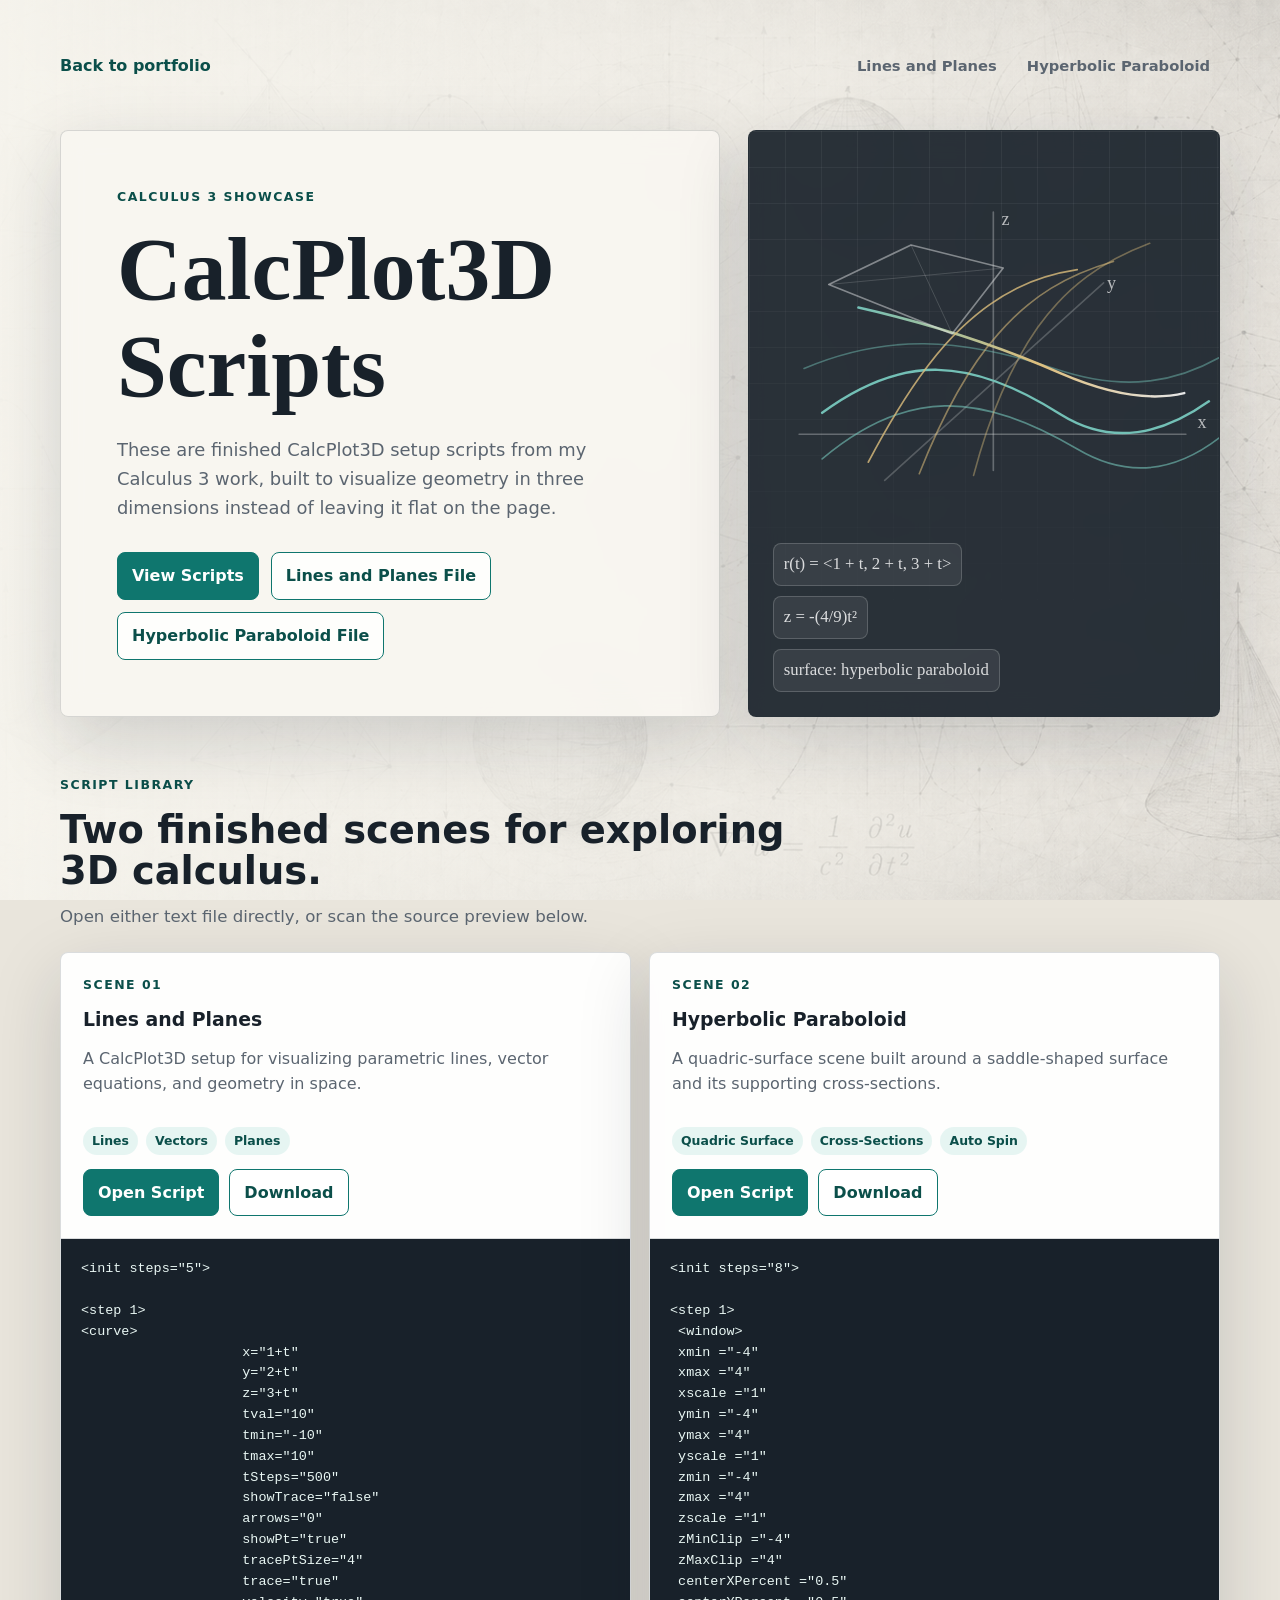
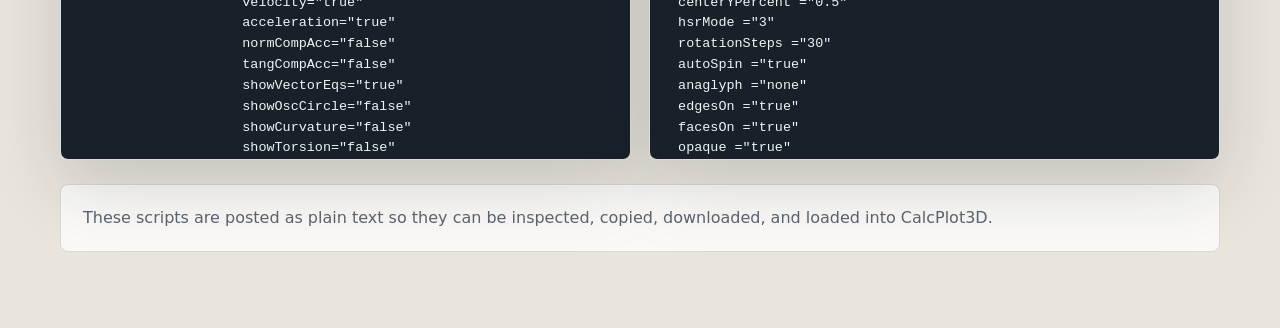
==== projects/calcplot3d/index.html @ df5183cb "Add CalcPlot3D script showcase" ====
<!doctype html>
<html lang="en">
<head>
  <meta charset="utf-8">
  <meta name="viewport" content="width=device-width, initial-scale=1">
  <meta name="description" content="CalcPlot3D scripts written by Thomas Valenzuela for Calculus 3.">
  <title>CalcPlot3D Scripts | Thomas Valenzuela</title>
  <style>
    :root {
      color-scheme: light;
      --ink: #18212a;
      --muted: #5b6570;
      --paper: rgba(249, 247, 241, 0.9);
      --paper-strong: rgba(255, 255, 255, 0.94);
      --line: rgba(36, 45, 54, 0.16);
      --accent: #0f766e;
      --accent-dark: #0b4f4a;
      --gold: #a76812;
      --blueprint: #293241;
      --shadow: 0 24px 70px rgba(24, 32, 42, 0.17);
    }

    * {
      box-sizing: border-box;
    }

    html {
      scroll-behavior: smooth;
    }

    body {
      margin: 0;
      min-height: 100vh;
      font-family: Inter, ui-sans-serif, system-ui, -apple-system, BlinkMacSystemFont, "Segoe UI", sans-serif;
      line-height: 1.6;
      color: var(--ink);
      background: #e9e5dc url("../../assets/mathBackground.png") center top / cover fixed no-repeat;
    }

    body::before {
      content: "";
      position: fixed;
      inset: 0;
      z-index: -2;
      background: linear-gradient(90deg, rgba(247, 245, 238, 0.97) 0%, rgba(247, 245, 238, 0.82) 48%, rgba(247, 245, 238, 0.58) 100%);
      pointer-events: none;
    }

    a {
      color: inherit;
    }

    .page-shell {
      width: min(1160px, calc(100% - 40px));
      margin: 0 auto;
      padding: 36px 0 60px;
    }

    .topbar {
      min-height: 60px;
      display: flex;
      align-items: center;
      justify-content: space-between;
      gap: 18px;
      margin-bottom: 34px;
    }

    .back-link,
    .button {
      display: inline-flex;
      align-items: center;
      justify-content: center;
      min-height: 42px;
      border-radius: 8px;
      font-weight: 850;
      text-decoration: none;
    }

    .back-link {
      color: var(--accent-dark);
    }

    .mini-nav {
      display: flex;
      flex-wrap: wrap;
      justify-content: flex-end;
      gap: 10px;
    }

    .mini-nav a {
      padding: 8px 10px;
      color: var(--muted);
      font-size: 0.92rem;
      font-weight: 800;
      text-decoration: none;
    }

    .hero {
      display: grid;
      grid-template-columns: minmax(0, 0.95fr) minmax(320px, 0.68fr);
      gap: 28px;
      align-items: stretch;
      min-height: 520px;
    }

    .hero-copy,
    .plot-panel,
    .script-card {
      border: 1px solid var(--line);
      border-radius: 8px;
      box-shadow: var(--shadow);
      backdrop-filter: blur(14px);
    }

    .hero-copy {
      padding: clamp(30px, 5vw, 56px);
      background: var(--paper);
      display: grid;
      align-content: center;
    }

    .eyebrow {
      margin: 0 0 14px;
      color: var(--accent-dark);
      font-weight: 850;
      text-transform: uppercase;
      font-size: 0.78rem;
      letter-spacing: 0.12em;
    }

    h1,
    h2,
    h3 {
      margin: 0;
      line-height: 1.08;
    }

    h1 {
      max-width: 720px;
      font-family: "Iowan Old Style", "Palatino Linotype", Palatino, Georgia, serif;
      font-size: clamp(3rem, 7vw, 5.7rem);
      font-weight: 700;
    }

    h2 {
      font-size: clamp(1.75rem, 3vw, 2.45rem);
    }

    h3 {
      font-size: 1.18rem;
    }

    p {
      color: var(--muted);
    }

    .hero-text {
      max-width: 690px;
      margin: 22px 0 0;
      font-size: 1.12rem;
    }

    .hero-actions {
      display: flex;
      flex-wrap: wrap;
      gap: 12px;
      margin-top: 30px;
    }

    .button {
      padding: 10px 14px;
      border: 1px solid var(--accent);
    }

    .button.primary {
      color: #ffffff;
      background: var(--accent);
    }

    .button.secondary {
      color: var(--accent-dark);
      background: rgba(255, 255, 255, 0.78);
    }

    .plot-panel {
      min-height: 420px;
      padding: 24px;
      background: rgba(24, 33, 42, 0.92);
      color: #ffffff;
      overflow: hidden;
      position: relative;
      display: grid;
      align-content: end;
    }

    .plot-panel::before {
      content: "";
      position: absolute;
      inset: 0;
      background-image:
        linear-gradient(rgba(255, 255, 255, 0.06) 1px, transparent 1px),
        linear-gradient(90deg, rgba(255, 255, 255, 0.06) 1px, transparent 1px);
      background-size: 36px 36px;
      mask-image: linear-gradient(to bottom, rgba(0, 0, 0, 0.95), transparent 88%);
      pointer-events: none;
    }

    .plot-svg {
      position: absolute;
      inset: 6% -8% auto auto;
      width: 112%;
      max-width: 660px;
      height: auto;
      opacity: 0.88;
    }

    .formula-stack {
      position: relative;
      display: grid;
      gap: 10px;
      max-width: 360px;
    }

    .formula-chip {
      display: inline-flex;
      width: fit-content;
      padding: 7px 10px;
      border: 1px solid rgba(255, 255, 255, 0.18);
      border-radius: 8px;
      color: rgba(255, 255, 255, 0.82);
      background: rgba(255, 255, 255, 0.07);
      font-family: "Iowan Old Style", "Palatino Linotype", Palatino, Georgia, serif;
      font-size: 1.05rem;
    }

    .section {
      padding-top: 58px;
    }

    .section-heading {
      max-width: 760px;
      margin-bottom: 22px;
    }

    .section-heading p:last-child {
      margin: 12px 0 0;
      font-size: 1.04rem;
    }

    .script-grid {
      display: grid;
      grid-template-columns: repeat(2, minmax(0, 1fr));
      gap: 18px;
    }

    .script-card {
      min-width: 0;
      background: var(--paper-strong);
      overflow: hidden;
    }

    .script-card-header {
      padding: 22px;
      border-bottom: 1px solid var(--line);
      display: grid;
      gap: 14px;
    }

    .script-meta {
      display: flex;
      flex-wrap: wrap;
      gap: 8px;
      margin: 0;
      padding: 0;
      list-style: none;
    }

    .script-meta li {
      min-height: 28px;
      padding: 4px 9px;
      border-radius: 999px;
      color: var(--accent-dark);
      background: rgba(228, 244, 241, 0.9);
      font-size: 0.78rem;
      font-weight: 850;
    }

    .script-actions {
      display: flex;
      flex-wrap: wrap;
      gap: 10px;
    }

    .script-preview {
      min-height: 420px;
      max-height: 520px;
      margin: 0;
      padding: 20px;
      overflow: auto;
      color: #e9f7f4;
      background: #18212a;
      font: 0.84rem/1.55 ui-monospace, SFMono-Regular, Menlo, Consolas, monospace;
      tab-size: 2;
      white-space: pre;
    }

    .note-band {
      margin-top: 24px;
      padding: 20px 22px;
      border: 1px solid var(--line);
      border-radius: 8px;
      background: rgba(255, 255, 255, 0.76);
      color: var(--muted);
    }

    @media (max-width: 920px) {
      body {
        background-attachment: scroll;
      }

      .hero,
      .script-grid {
        grid-template-columns: 1fr;
      }

      .plot-panel {
        min-height: 360px;
      }
    }

    @media (max-width: 620px) {
      .page-shell {
        width: min(100% - 28px, 1160px);
        padding-top: 20px;
      }

      .topbar {
        align-items: flex-start;
        flex-direction: column;
      }

      .mini-nav {
        justify-content: flex-start;
      }

      .hero-copy,
      .plot-panel,
      .script-card-header {
        padding: 20px;
      }

      .script-preview {
        max-height: 420px;
        font-size: 0.78rem;
      }
    }
  </style>
</head>
<body>
  <main class="page-shell">
    <header class="topbar">
      <a class="back-link" href="../../#projects">Back to portfolio</a>
      <nav class="mini-nav" aria-label="CalcPlot3D scripts navigation">
        <a href="#lines-and-planes">Lines and Planes</a>
        <a href="#hyperbolic-paraboloid">Hyperbolic Paraboloid</a>
      </nav>
    </header>

    <section class="hero">
      <div class="hero-copy">
        <p class="eyebrow">Calculus 3 Showcase</p>
        <h1>CalcPlot3D Scripts</h1>
        <p class="hero-text">These are finished CalcPlot3D setup scripts from my Calculus 3 work, built to visualize geometry in three dimensions instead of leaving it flat on the page.</p>
        <div class="hero-actions">
          <a class="button primary" href="#scripts">View Scripts</a>
          <a class="button secondary" href="scripts/lines-and-planes.txt" target="_blank" rel="noopener noreferrer">Lines and Planes File</a>
          <a class="button secondary" href="scripts/hyperbolic-paraboloid.txt" target="_blank" rel="noopener noreferrer">Hyperbolic Paraboloid File</a>
        </div>
      </div>

      <aside class="plot-panel" aria-label="Stylized CalcPlot3D wireframe visual">
        <svg class="plot-svg" viewBox="0 0 640 430" role="img" aria-label="Wireframe surface and coordinate axes">
          <defs>
            <linearGradient id="surfaceLine" x1="0" x2="1">
              <stop offset="0%" stop-color="#7dd3c7"/>
              <stop offset="55%" stop-color="#f6d186"/>
              <stop offset="100%" stop-color="#ffffff"/>
            </linearGradient>
          </defs>
          <g fill="none" stroke-linecap="round" stroke-linejoin="round">
            <path d="M84 326 L554 326" stroke="#ffffff" stroke-opacity="0.32" stroke-width="2"/>
            <path d="M320 370 L320 56" stroke="#ffffff" stroke-opacity="0.32" stroke-width="2"/>
            <path d="M188 382 L454 142" stroke="#ffffff" stroke-opacity="0.24" stroke-width="2"/>
            <path d="M112 300 C210 228 292 232 402 302 C460 338 520 330 582 286" stroke="#7dd3c7" stroke-width="3"/>
            <path d="M112 356 C214 270 304 274 422 344 C486 382 546 370 600 326" stroke="#7dd3c7" stroke-opacity="0.62" stroke-width="2"/>
            <path d="M90 246 C190 204 278 208 394 246 C476 274 542 266 606 226" stroke="#7dd3c7" stroke-opacity="0.48" stroke-width="2"/>
            <path d="M156 172 C236 190 316 214 402 252 C462 278 510 286 552 276" stroke="url(#surfaceLine)" stroke-width="3"/>
            <path d="M168 360 C206 288 242 234 280 198 C326 154 370 134 422 126" stroke="#f6d186" stroke-opacity="0.8" stroke-width="2"/>
            <path d="M230 374 C260 298 292 242 326 204 C366 158 410 132 466 116" stroke="#f6d186" stroke-opacity="0.55" stroke-width="2"/>
            <path d="M296 376 C316 300 342 242 374 196 C410 146 452 116 510 94" stroke="#f6d186" stroke-opacity="0.42" stroke-width="2"/>
            <path d="M120 144 L220 96 L332 124 L270 204 Z" stroke="#ffffff" stroke-opacity="0.48" stroke-width="2"/>
            <path d="M220 96 L270 204 M332 124 L120 144" stroke="#ffffff" stroke-opacity="0.22"/>
          </g>
          <g fill="#ffffff" fill-opacity="0.76" font-family="Georgia, serif" font-size="22">
            <text x="568" y="318">x</text>
            <text x="330" y="72">z</text>
            <text x="458" y="150">y</text>
          </g>
        </svg>

        <div class="formula-stack">
          <span class="formula-chip">r(t) = &lt;1 + t, 2 + t, 3 + t&gt;</span>
          <span class="formula-chip">z = -(4/9)t²</span>
          <span class="formula-chip">surface: hyperbolic paraboloid</span>
        </div>
      </aside>
    </section>

    <section class="section" id="scripts">
      <div class="section-heading">
        <p class="eyebrow">Script Library</p>
        <h2>Two finished scenes for exploring 3D calculus.</h2>
        <p>Open either text file directly, or scan the source preview below.</p>
      </div>

      <div class="script-grid">
        <article class="script-card" id="lines-and-planes">
          <div class="script-card-header">
            <div>
              <p class="eyebrow">Scene 01</p>
              <h3>Lines and Planes</h3>
              <p>A CalcPlot3D setup for visualizing parametric lines, vector equations, and geometry in space.</p>
            </div>
            <ul class="script-meta">
              <li>Lines</li>
              <li>Vectors</li>
              <li>Planes</li>
            </ul>
            <div class="script-actions">
              <a class="button primary" href="scripts/lines-and-planes.txt" target="_blank" rel="noopener noreferrer">Open Script</a>
              <a class="button secondary" href="scripts/lines-and-planes.txt" download>Download</a>
            </div>
          </div>
          <pre class="script-preview" data-script-src="scripts/lines-and-planes.txt">Loading script preview...</pre>
        </article>

        <article class="script-card" id="hyperbolic-paraboloid">
          <div class="script-card-header">
            <div>
              <p class="eyebrow">Scene 02</p>
              <h3>Hyperbolic Paraboloid</h3>
              <p>A quadric-surface scene built around a saddle-shaped surface and its supporting cross-sections.</p>
            </div>
            <ul class="script-meta">
              <li>Quadric Surface</li>
              <li>Cross-Sections</li>
              <li>Auto Spin</li>
            </ul>
            <div class="script-actions">
              <a class="button primary" href="scripts/hyperbolic-paraboloid.txt" target="_blank" rel="noopener noreferrer">Open Script</a>
              <a class="button secondary" href="scripts/hyperbolic-paraboloid.txt" download>Download</a>
            </div>
          </div>
          <pre class="script-preview" data-script-src="scripts/hyperbolic-paraboloid.txt">Loading script preview...</pre>
        </article>
      </div>

      <p class="note-band">These scripts are posted as plain text so they can be inspected, copied, downloaded, and loaded into CalcPlot3D.</p>
    </section>
  </main>

  <script>
    for (const preview of document.querySelectorAll("[data-script-src]")) {
      fetch(preview.dataset.scriptSrc)
        .then((response) => {
          if (!response.ok) {
            throw new Error("Preview unavailable");
          }
          return response.text();
        })
        .then((text) => {
          preview.textContent = text;
        })
        .catch(() => {
          preview.textContent = "Open the script file above to view the source.";
        });
    }
  </script>
</body>
</html>
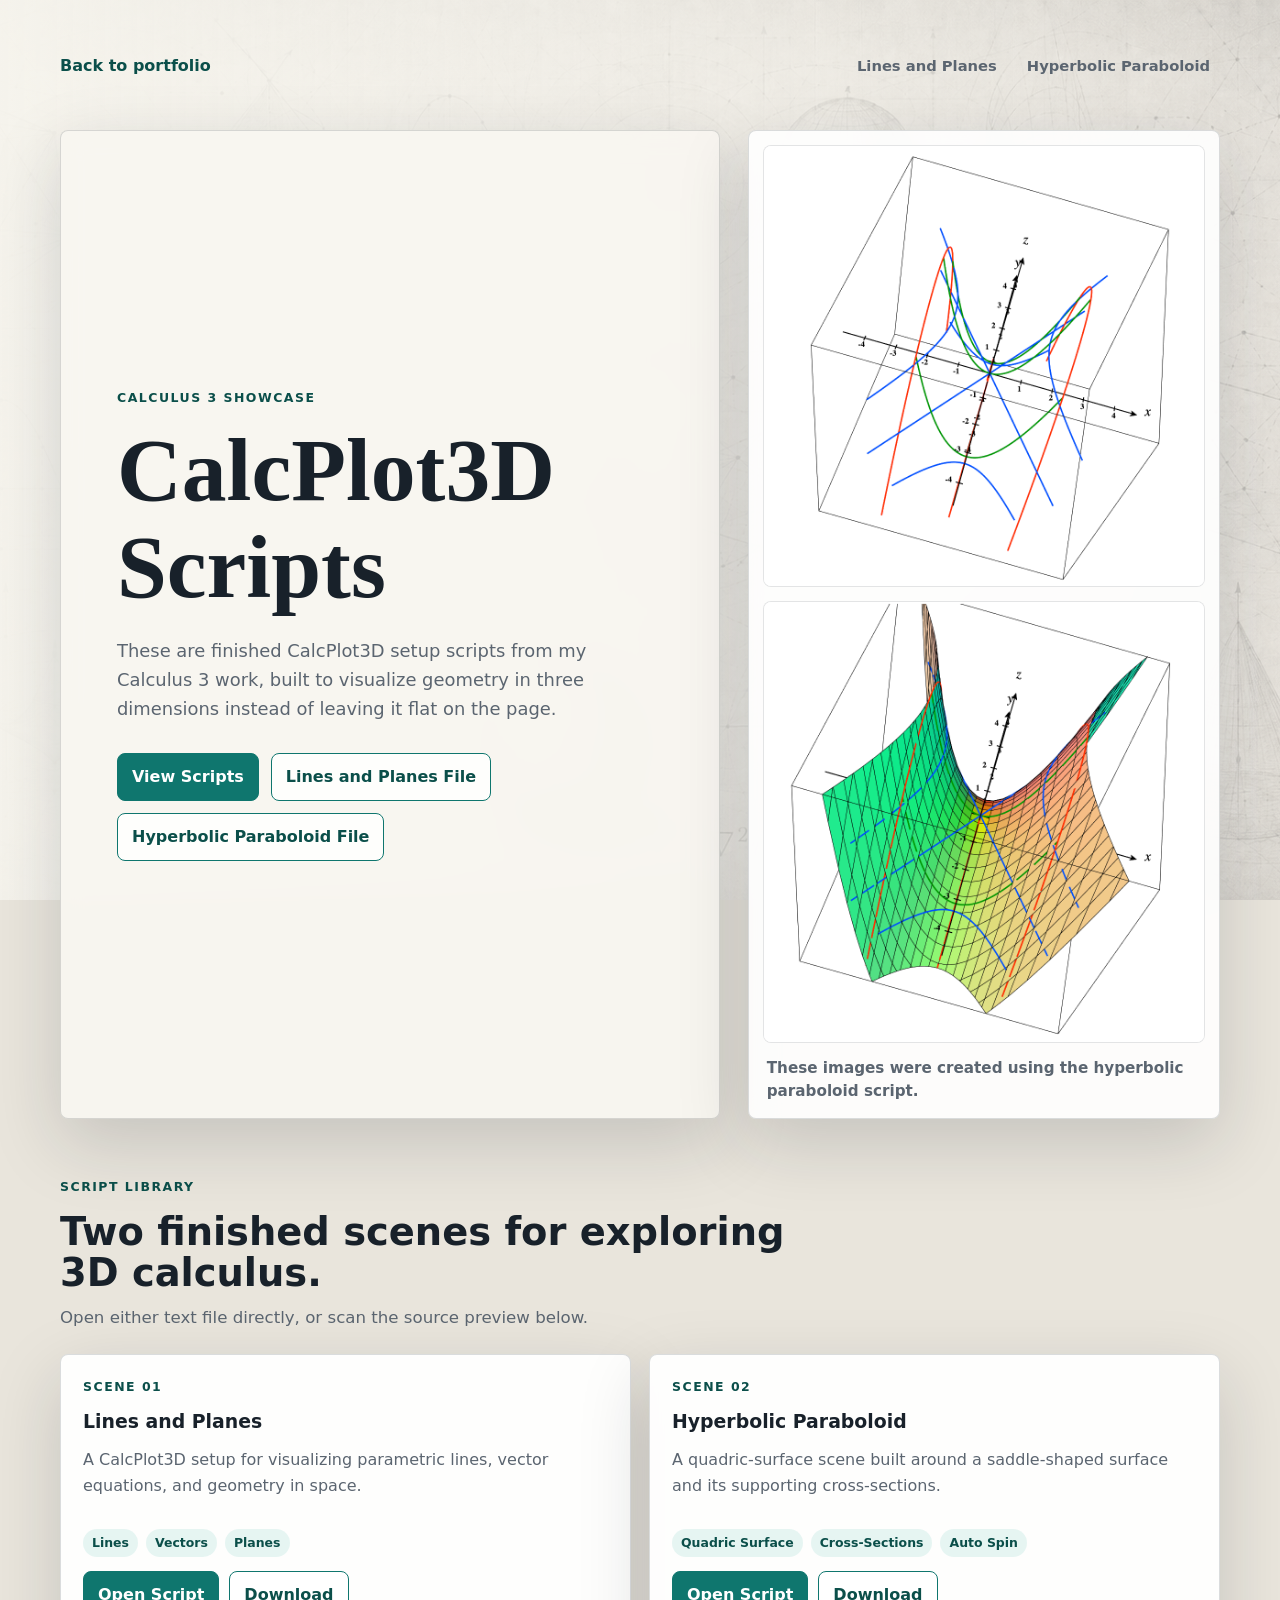
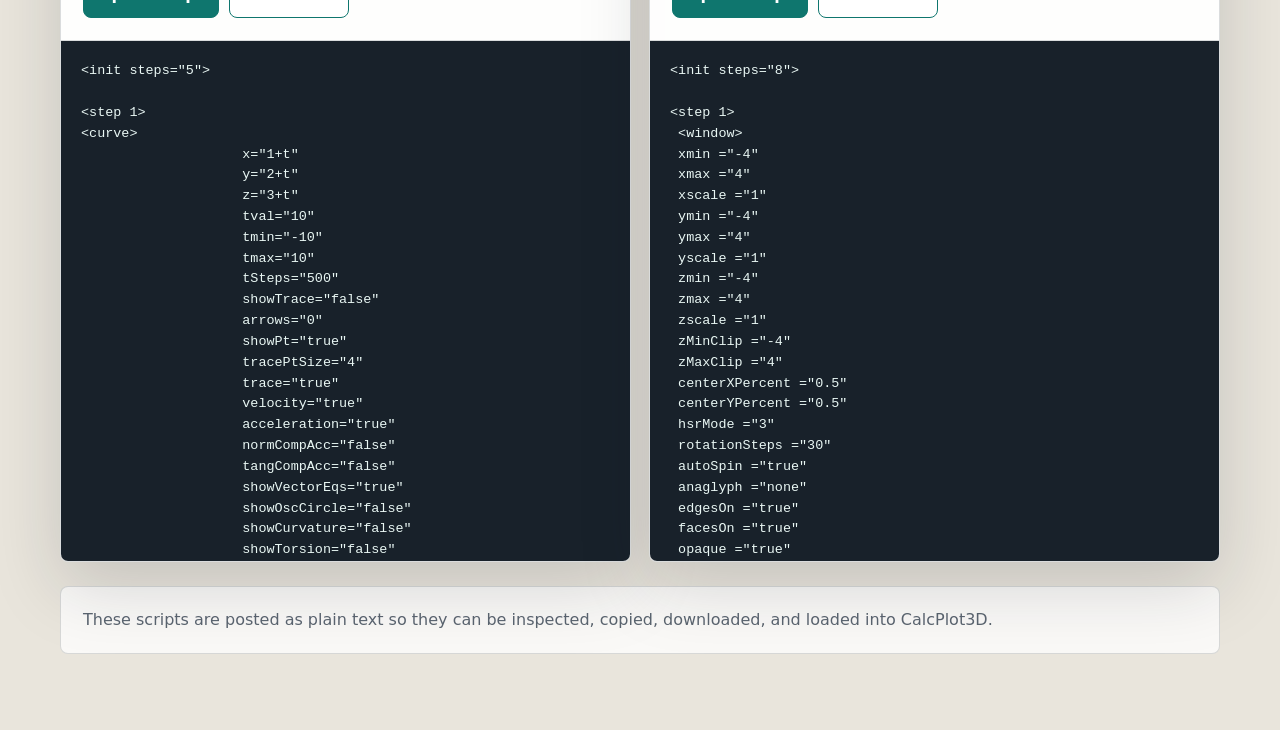
==== commit 7ac8e9ab: "Use CalcPlot3D screenshots on script page" ====
--- a/projects/calcplot3d/index.html
+++ b/projects/calcplot3d/index.html
@@ -183,54 +183,30 @@
     }
 
     .plot-panel {
-      min-height: 420px;
-      padding: 24px;
-      background: rgba(24, 33, 42, 0.92);
-      color: #ffffff;
-      overflow: hidden;
-      position: relative;
+      margin: 0;
+      padding: 14px;
+      background: rgba(255, 255, 255, 0.88);
       display: grid;
-      align-content: end;
-    }
-
-    .plot-panel::before {
-      content: "";
-      position: absolute;
-      inset: 0;
-      background-image:
-        linear-gradient(rgba(255, 255, 255, 0.06) 1px, transparent 1px),
-        linear-gradient(90deg, rgba(255, 255, 255, 0.06) 1px, transparent 1px);
-      background-size: 36px 36px;
-      mask-image: linear-gradient(to bottom, rgba(0, 0, 0, 0.95), transparent 88%);
-      pointer-events: none;
-    }
-
-    .plot-svg {
-      position: absolute;
-      inset: 6% -8% auto auto;
-      width: 112%;
-      max-width: 660px;
-      height: auto;
-      opacity: 0.88;
-    }
-
-    .formula-stack {
-      position: relative;
-      display: grid;
-      gap: 10px;
-      max-width: 360px;
-    }
-
-    .formula-chip {
-      display: inline-flex;
-      width: fit-content;
-      padding: 7px 10px;
-      border: 1px solid rgba(255, 255, 255, 0.18);
+      gap: 14px;
+    }
+
+    .plot-panel img {
+      display: block;
+      width: 100%;
+      aspect-ratio: 1;
+      border: 1px solid rgba(24, 33, 42, 0.12);
       border-radius: 8px;
-      color: rgba(255, 255, 255, 0.82);
-      background: rgba(255, 255, 255, 0.07);
-      font-family: "Iowan Old Style", "Palatino Linotype", Palatino, Georgia, serif;
-      font-size: 1.05rem;
+      background: #ffffff;
+      object-fit: cover;
+    }
+
+    .plot-panel figcaption {
+      margin: 0;
+      padding: 0 4px 2px;
+      color: var(--muted);
+      font-size: 0.95rem;
+      font-weight: 750;
+      line-height: 1.45;
     }
 
     .section {
@@ -324,7 +300,8 @@
       }
 
       .plot-panel {
-        min-height: 360px;
+        max-width: 560px;
+        margin: 0 auto;
       }
     }
 
@@ -378,42 +355,11 @@
         </div>
       </div>
 
-      <aside class="plot-panel" aria-label="Stylized CalcPlot3D wireframe visual">
-        <svg class="plot-svg" viewBox="0 0 640 430" role="img" aria-label="Wireframe surface and coordinate axes">
-          <defs>
-            <linearGradient id="surfaceLine" x1="0" x2="1">
-              <stop offset="0%" stop-color="#7dd3c7"/>
-              <stop offset="55%" stop-color="#f6d186"/>
-              <stop offset="100%" stop-color="#ffffff"/>
-            </linearGradient>
-          </defs>
-          <g fill="none" stroke-linecap="round" stroke-linejoin="round">
-            <path d="M84 326 L554 326" stroke="#ffffff" stroke-opacity="0.32" stroke-width="2"/>
-            <path d="M320 370 L320 56" stroke="#ffffff" stroke-opacity="0.32" stroke-width="2"/>
-            <path d="M188 382 L454 142" stroke="#ffffff" stroke-opacity="0.24" stroke-width="2"/>
-            <path d="M112 300 C210 228 292 232 402 302 C460 338 520 330 582 286" stroke="#7dd3c7" stroke-width="3"/>
-            <path d="M112 356 C214 270 304 274 422 344 C486 382 546 370 600 326" stroke="#7dd3c7" stroke-opacity="0.62" stroke-width="2"/>
-            <path d="M90 246 C190 204 278 208 394 246 C476 274 542 266 606 226" stroke="#7dd3c7" stroke-opacity="0.48" stroke-width="2"/>
-            <path d="M156 172 C236 190 316 214 402 252 C462 278 510 286 552 276" stroke="url(#surfaceLine)" stroke-width="3"/>
-            <path d="M168 360 C206 288 242 234 280 198 C326 154 370 134 422 126" stroke="#f6d186" stroke-opacity="0.8" stroke-width="2"/>
-            <path d="M230 374 C260 298 292 242 326 204 C366 158 410 132 466 116" stroke="#f6d186" stroke-opacity="0.55" stroke-width="2"/>
-            <path d="M296 376 C316 300 342 242 374 196 C410 146 452 116 510 94" stroke="#f6d186" stroke-opacity="0.42" stroke-width="2"/>
-            <path d="M120 144 L220 96 L332 124 L270 204 Z" stroke="#ffffff" stroke-opacity="0.48" stroke-width="2"/>
-            <path d="M220 96 L270 204 M332 124 L120 144" stroke="#ffffff" stroke-opacity="0.22"/>
-          </g>
-          <g fill="#ffffff" fill-opacity="0.76" font-family="Georgia, serif" font-size="22">
-            <text x="568" y="318">x</text>
-            <text x="330" y="72">z</text>
-            <text x="458" y="150">y</text>
-          </g>
-        </svg>
-
-        <div class="formula-stack">
-          <span class="formula-chip">r(t) = &lt;1 + t, 2 + t, 3 + t&gt;</span>
-          <span class="formula-chip">z = -(4/9)t²</span>
-          <span class="formula-chip">surface: hyperbolic paraboloid</span>
-        </div>
-      </aside>
+      <figure class="plot-panel">
+        <img src="../../assets/calcplot3d/hyperbolic-paraboloid-wireframe.png" alt="Wireframe CalcPlot3D output from the hyperbolic paraboloid script">
+        <img src="../../assets/calcplot3d/hyperbolic-paraboloid-surface.png" alt="Surface plot CalcPlot3D output from the hyperbolic paraboloid script">
+        <figcaption>These images were created using the hyperbolic paraboloid script.</figcaption>
+      </figure>
     </section>
 
     <section class="section" id="scripts">
